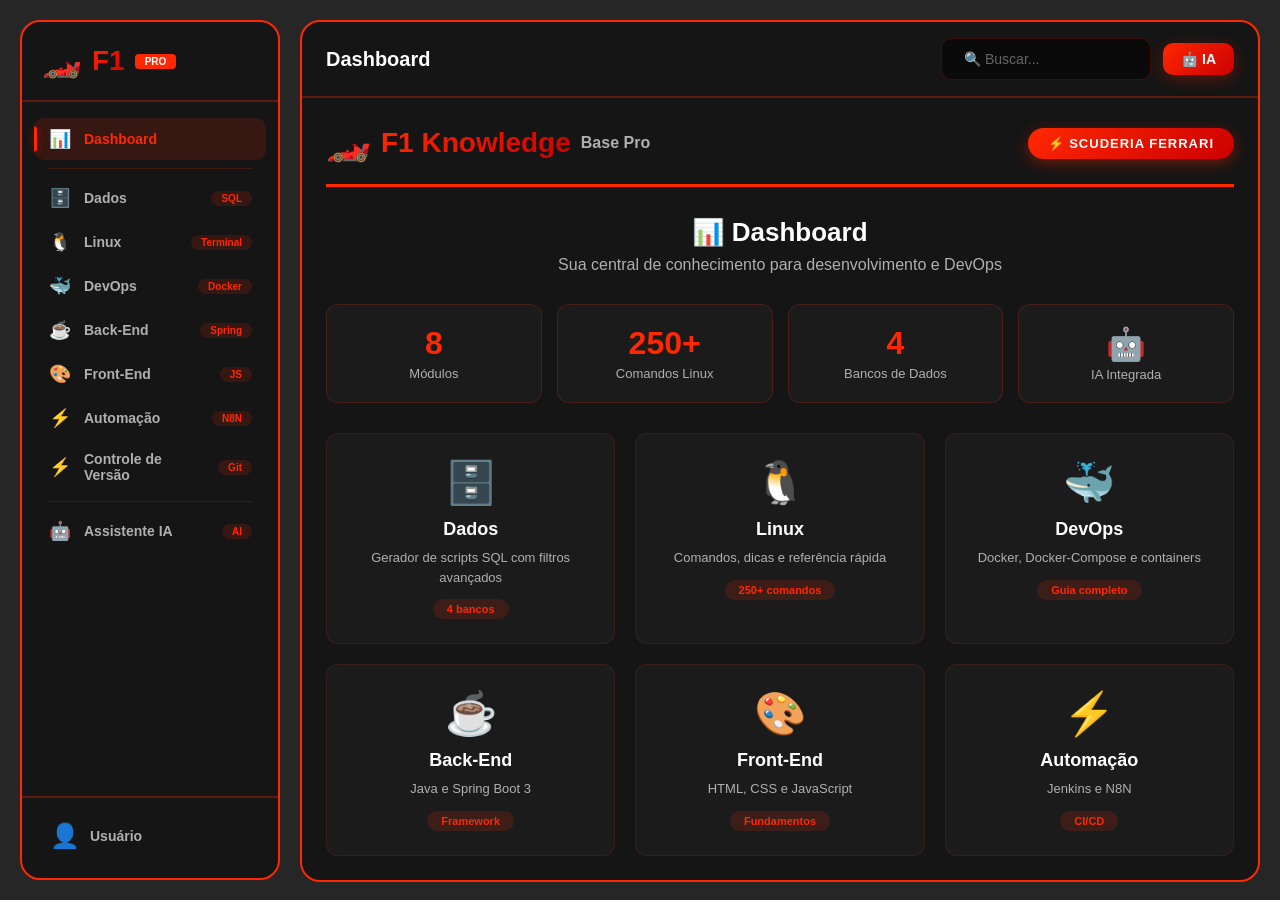
==== index.html @ 5dc5d595 "Criando material de apoio para o dia a dia" ====
<!DOCTYPE html>
<html lang="pt-BR">
<head>
    <meta charset="UTF-8">
    <meta name="viewport" content="width=device-width, initial-scale=1.0">
    <title>🏎️ F1 Knowledge Base Pro</title>
    <link rel="stylesheet" href="css/index.css">
</head>
<body>
    <div class="app-container">
        <!-- ============================================
             MENU LATERAL
        ============================================ -->
        <aside class="sidebar">
            <div class="sidebar-header">
                <div class="logo">
                    <span class="logo-icon">🏎️</span>
                    <span class="logo-text">F1</span>
                    <span class="logo-badge">PRO</span>
                </div>
            </div>

            <nav class="sidebar-nav">
                <ul class="nav-list">
                    <li class="nav-item active">
                        <a href="#">
                            <span class="nav-icon">📊</span>
                            <span class="nav-text">Dashboard</span>
                        </a>
                    </li>
                    <li class="nav-divider"></li>
                    <li class="nav-item">
                        <a href="pages/dados.html">
                            <span class="nav-icon">🗄️</span>
                            <span class="nav-text">Dados</span>
                            <span class="nav-badge">SQL</span>
                        </a>
                    </li>
                    <li class="nav-item">
                        <a href="pages/linux.html">
                            <span class="nav-icon">🐧</span>
                            <span class="nav-text">Linux</span>
                            <span class="nav-badge">Terminal</span>
                        </a>
                    </li>
                    <li class="nav-item">
                        <a href="pages/devops.html">
                            <span class="nav-icon">🐳</span>
                            <span class="nav-text">DevOps</span>
                            <span class="nav-badge">Docker</span>
                        </a>
                    </li>
                    <li class="nav-item">
                        <a href="pages/backend.html">
                            <span class="nav-icon">☕</span>
                            <span class="nav-text">Back-End</span>
                            <span class="nav-badge">Spring</span>
                        </a>
                    </li>
                    <li class="nav-item">
                        <a href="pages/frontend.html">
                            <span class="nav-icon">🎨</span>
                            <span class="nav-text">Front-End</span>
                            <span class="nav-badge">JS</span>
                        </a>
                    </li>
                    <li class="nav-item">
                        <a href="pages/automacao.html">
                            <span class="nav-icon">⚡</span>
                            <span class="nav-text">Automação</span>
                            <span class="nav-badge">N8N</span>
                        </a>
                    </li>
                    <li class="nav-item">
                        <a href="controle-versao.html">
                            <span class="nav-icon">⚡</span>
                            <span class="nav-text">Controle de Versão</span>
                            <span class="nav-badge">Git</span>
                        </a>
                    </li>
                    <li class="nav-divider"></li>
                    <li class="nav-item">
                        <a href="pages/ia.html">
                            <span class="nav-icon">🤖</span>
                            <span class="nav-text">Assistente IA</span>
                            <span class="nav-badge">AI</span>
                        </a>
                    </li>
                </ul>
            </nav>

            <div class="sidebar-footer">
                <div class="user-info">
                    <span class="user-avatar">👤</span>
                    <span class="user-name">Usuário</span>
                </div>
            </div>
        </aside>

        <!-- ============================================
             CONTEÚDO PRINCIPAL
        ============================================ -->
        <main class="main-content">
            <!-- Top Bar -->
            <header class="top-bar">
                <div class="top-bar-left">
                    <button class="menu-toggle">☰</button>
                    <h1>Dashboard</h1>
                </div>
                <div class="top-bar-right">
                    <div class="search-box">
                        <input type="text" placeholder="🔍 Buscar...">
                    </div>
                    <button class="btn-ai">🤖 IA</button>
                </div>
            </header>

            <!-- Conteúdo -->
            <div class="content-area">
                <!-- Header Ferrari (dentro do conteúdo) -->
                <div class="f1-header">
                    <div class="f1-logo">
                        <span class="f1-emoji">🏎️</span>
                        <span class="f1-title">F1 Knowledge</span>
                        <span class="f1-subtitle">Base Pro</span>
                    </div>
                    <div class="ferrari-badge">⚡ SCUDERIA FERRARI</div>
                </div>

                <!-- Dashboard -->
                <div class="dash-content">
                    <h2 class="dash-title">📊 Dashboard</h2>
                    <p class="dash-subtitle">Sua central de conhecimento para desenvolvimento e DevOps</p>

                    <!-- Stats -->
                    <div class="dash-stats">
                        <div class="stat-card">
                            <div class="stat-value">8</div>
                            <div class="stat-label">Módulos</div>
                        </div>
                        <div class="stat-card">
                            <div class="stat-value">250+</div>
                            <div class="stat-label">Comandos Linux</div>
                        </div>
                        <div class="stat-card">
                            <div class="stat-value">4</div>
                            <div class="stat-label">Bancos de Dados</div>
                        </div>
                        <div class="stat-card">
                            <div class="stat-value">🤖</div>
                            <div class="stat-label">IA Integrada</div>
                        </div>
                    </div>

                    <!-- Grid de Módulos -->
                    <div class="dash-grid">
                        <div class="dash-card">
                            <div class="card-icon">🗄️</div>
                            <h3>Dados</h3>
                            <p>Gerador de scripts SQL com filtros avançados</p>
                            <span class="card-badge">4 bancos</span>
                        </div>

                        <div class="dash-card">
                            <div class="card-icon">🐧</div>
                            <h3>Linux</h3>
                            <p>Comandos, dicas e referência rápida</p>
                            <span class="card-badge">250+ comandos</span>
                        </div>

                        <div class="dash-card">
                            <div class="card-icon">🐳</div>
                            <h3>DevOps</h3>
                            <p>Docker, Docker-Compose e containers</p>
                            <span class="card-badge">Guia completo</span>
                        </div>

                        <div class="dash-card">
                            <div class="card-icon">☕</div>
                            <h3>Back-End</h3>
                            <p>Java e Spring Boot 3</p>
                            <span class="card-badge">Framework</span>
                        </div>

                        <div class="dash-card">
                            <div class="card-icon">🎨</div>
                            <h3>Front-End</h3>
                            <p>HTML, CSS e JavaScript</p>
                            <span class="card-badge">Fundamentos</span>
                        </div>

                        <div class="dash-card">
                            <div class="card-icon">⚡</div>
                            <h3>Automação</h3>
                            <p>Jenkins e N8N</p>
                            <span class="card-badge">CI/CD</span>
                        </div>
                    </div>
                </div>
            </div>
        </main>
    </div>
</body>
</html>
---- css/index.css ----
/* ============================================
   BASE
   ============================================ */
* {
    margin: 0;
    padding: 0;
    box-sizing: border-box;
}

body {
    font-family: 'Segoe UI', Tahoma, Geneva, Verdana, sans-serif;
    min-height: 100vh;
    display: flex;
    background-image: url('https://www.autoracing.com.br/wp-content/uploads/2025/04/F1-25-Lewis-Hamilton-Arabia.jpg');
    background-size: cover;
    background-position: center;
    background-attachment: fixed;
    position: relative;
}

body::before {
    content: '';
    position: fixed;
    top: 0;
    left: 0;
    right: 0;
    bottom: 0;
    background: rgba(0, 0, 0, 0.85);
    z-index: 0;
}

/* ============================================
   APP CONTAINER
   ============================================ */
.app-container {
    position: relative;
    z-index: 1;
    display: flex;
    width: 100%;
    min-height: 100vh;
    max-width: 1400px;
    margin: 0 auto;
    padding: 20px;
    gap: 20px;
}

/* ============================================
   SIDEBAR
   ============================================ */
.sidebar {
    width: 260px;
    min-height: calc(100vh - 40px);
    background: rgba(20, 20, 20, 0.92);
    backdrop-filter: blur(10px);
    border-radius: 20px;
    border: 2px solid #ff2800;
    padding: 20px 0;
    display: flex;
    flex-direction: column;
    flex-shrink: 0;
    position: sticky;
    top: 20px;
    height: fit-content;
    max-height: calc(100vh - 40px);
    overflow-y: auto;
}

.sidebar-header {
    padding: 0 20px 20px 20px;
    border-bottom: 2px solid rgba(255, 40, 0, 0.3);
}

.logo {
    display: flex;
    align-items: center;
    gap: 10px;
}

.logo-icon {
    font-size: 32px;
    animation: pulse 2s infinite;
}

@keyframes pulse {
    0%, 100% { transform: scale(1); }
    50% { transform: scale(1.1); }
}

.logo-text {
    font-size: 28px;
    font-weight: 900;
    background: linear-gradient(135deg, #ff2800, #cc0000);
    -webkit-background-clip: text;
    -webkit-text-fill-color: transparent;
}

.logo-badge {
    background: #ff2800;
    color: white;
    padding: 2px 10px;
    border-radius: 4px;
    font-size: 10px;
    font-weight: 700;
}

/* ============================================
   NAVEGAÇÃO
   ============================================ */
.sidebar-nav {
    flex: 1;
    padding: 16px 12px;
}

.nav-list {
    list-style: none;
}

.nav-item {
    margin-bottom: 2px;
}

.nav-item a {
    display: flex;
    align-items: center;
    gap: 12px;
    padding: 10px 14px;
    border-radius: 10px;
    color: #b0b0b0;
    text-decoration: none;
    transition: all 0.3s;
    position: relative;
}

.nav-item a:hover {
    background: rgba(255, 40, 0, 0.1);
    color: #ffffff;
}

.nav-item.active a {
    background: rgba(255, 40, 0, 0.15);
    color: #ff2800;
}

.nav-item.active a::before {
    content: '';
    position: absolute;
    left: 0;
    top: 50%;
    transform: translateY(-50%);
    width: 3px;
    height: 60%;
    background: #ff2800;
    border-radius: 0 3px 3px 0;
    box-shadow: 0 0 10px rgba(255, 40, 0, 0.4);
}

.nav-icon {
    font-size: 18px;
    width: 24px;
    text-align: center;
}

.nav-text {
    flex: 1;
    font-size: 14px;
    font-weight: 600;
}

.nav-badge {
    background: rgba(255, 40, 0, 0.15);
    padding: 2px 10px;
    border-radius: 12px;
    font-size: 10px;
    font-weight: 600;
    color: #ff2800;
}

.nav-divider {
    height: 1px;
    background: rgba(255, 40, 0, 0.2);
    margin: 8px 14px;
}

/* ============================================
   SIDEBAR FOOTER
   ============================================ */
.sidebar-footer {
    padding: 16px 20px 0 20px;
    border-top: 2px solid rgba(255, 40, 0, 0.3);
}

.user-info {
    display: flex;
    align-items: center;
    gap: 10px;
    padding: 8px;
    border-radius: 8px;
    transition: all 0.3s;
}

.user-info:hover {
    background: rgba(255, 40, 0, 0.1);
}

.user-avatar {
    font-size: 24px;
}

.user-name {
    font-size: 14px;
    color: #b0b0b0;
    font-weight: 600;
}

/* ============================================
   MAIN CONTENT
   ============================================ */
.main-content {
    flex: 1;
    min-height: calc(100vh - 40px);
    background: rgba(20, 20, 20, 0.92);
    backdrop-filter: blur(10px);
    border-radius: 20px;
    border: 2px solid #ff2800;
    display: flex;
    flex-direction: column;
    overflow: hidden;
}

/* ============================================
   TOP BAR
   ============================================ */
.top-bar {
    display: flex;
    justify-content: space-between;
    align-items: center;
    padding: 16px 24px;
    border-bottom: 2px solid rgba(255, 40, 0, 0.3);
    flex-shrink: 0;
}

.top-bar-left {
    display: flex;
    align-items: center;
    gap: 16px;
}

.menu-toggle {
    display: none;
    background: none;
    border: none;
    color: #ffffff;
    font-size: 24px;
    cursor: pointer;
}

.top-bar-left h1 {
    font-size: 20px;
    font-weight: 700;
    color: #ffffff;
}

.top-bar-right {
    display: flex;
    align-items: center;
    gap: 12px;
}

.search-box {
    display: flex;
    align-items: center;
    background: rgba(0, 0, 0, 0.5);
    border-radius: 10px;
    padding: 6px 14px;
    border: 1px solid rgba(255, 40, 0, 0.2);
    transition: all 0.3s;
}

.search-box:focus-within {
    border-color: #ff2800;
    box-shadow: 0 0 20px rgba(255, 40, 0, 0.2);
}

.search-box input {
    background: none;
    border: none;
    color: #ffffff;
    padding: 6px 8px;
    outline: none;
    width: 180px;
    font-size: 14px;
}

.search-box input::placeholder {
    color: #666;
}

.btn-ai {
    background: linear-gradient(135deg, #ff2800, #cc0000);
    color: white;
    border: none;
    padding: 8px 18px;
    border-radius: 10px;
    font-weight: 700;
    cursor: pointer;
    transition: all 0.3s;
    font-size: 14px;
    box-shadow: 0 4px 15px rgba(255, 40, 0, 0.3);
}

.btn-ai:hover {
    transform: scale(1.05);
    box-shadow: 0 4px 30px rgba(255, 40, 0, 0.5);
}

/* ============================================
   CONTENT AREA
   ============================================ */
.content-area {
    padding: 24px;
    flex: 1;
    overflow-y: auto;
}

/* ============================================
   HEADER FERRARI (dentro do conteúdo)
   ============================================ */
.f1-header {
    display: flex;
    justify-content: space-between;
    align-items: center;
    margin-bottom: 30px;
    padding-bottom: 20px;
    border-bottom: 3px solid #ff2800;
}

.f1-logo {
    display: flex;
    align-items: center;
    gap: 10px;
}

.f1-emoji {
    font-size: 36px;
    animation: pulse 2s infinite;
}

.f1-title {
    font-size: 28px;
    font-weight: 900;
    background: linear-gradient(135deg, #ff2800, #cc0000);
    -webkit-background-clip: text;
    -webkit-text-fill-color: transparent;
}

.f1-subtitle {
    font-size: 16px;
    font-weight: 700;
    color: #b0b0b0;
}

.ferrari-badge {
    background: linear-gradient(135deg, #ff2800, #cc0000);
    color: white;
    padding: 8px 20px;
    border-radius: 30px;
    font-weight: 700;
    font-size: 13px;
    letter-spacing: 1px;
    box-shadow: 0 4px 15px rgba(255, 40, 0, 0.4);
    animation: glow 2s infinite;
}

@keyframes glow {
    0%, 100% { box-shadow: 0 4px 15px rgba(255, 40, 0, 0.4); }
    50% { box-shadow: 0 4px 30px rgba(255, 40, 0, 0.8); }
}

/* ============================================
   DASHBOARD
   ============================================ */
.dash-content {
    animation: fadeIn 0.5s ease;
}

@keyframes fadeIn {
    from {
        opacity: 0;
        transform: translateY(20px);
    }
    to {
        opacity: 1;
        transform: translateY(0);
    }
}

.dash-title {
    font-size: 26px;
    font-weight: 700;
    color: #ffffff;
    text-align: center;
    margin-bottom: 8px;
}

.dash-subtitle {
    font-size: 16px;
    color: #b0b0b0;
    text-align: center;
    margin-bottom: 30px;
}

/* ============================================
   STATS
   ============================================ */
.dash-stats {
    display: grid;
    grid-template-columns: repeat(auto-fit, minmax(160px, 1fr));
    gap: 15px;
    margin-bottom: 30px;
}

.stat-card {
    background: rgba(30, 30, 30, 0.85);
    padding: 20px;
    border-radius: 12px;
    text-align: center;
    border: 1px solid rgba(255, 40, 0, 0.2);
    transition: all 0.3s;
}

.stat-card:hover {
    border-color: #ff2800;
    transform: translateY(-3px);
    box-shadow: 0 4px 20px rgba(255, 40, 0, 0.2);
}

.stat-card .stat-value {
    font-size: 32px;
    font-weight: 900;
    color: #ff2800;
}

.stat-card .stat-label {
    font-size: 13px;
    color: #b0b0b0;
    margin-top: 4px;
}

/* ============================================
   GRID DE MÓDULOS
   ============================================ */
.dash-grid {
    display: grid;
    grid-template-columns: repeat(auto-fit, minmax(250px, 1fr));
    gap: 20px;
}

.dash-card {
    background: rgba(30, 30, 30, 0.85);
    padding: 24px;
    border-radius: 12px;
    border: 1px solid rgba(255, 40, 0, 0.15);
    transition: all 0.3s;
    text-align: center;
    cursor: pointer;
}

.dash-card:hover {
    transform: translateY(-5px);
    border-color: #ff2800;
    box-shadow: 0 8px 30px rgba(255, 40, 0, 0.2);
}

.dash-card .card-icon {
    font-size: 42px;
    margin-bottom: 12px;
    display: block;
}

.dash-card h3 {
    font-size: 18px;
    font-weight: 700;
    color: #ffffff;
    margin-bottom: 8px;
}

.dash-card p {
    font-size: 13px;
    color: #b0b0b0;
    line-height: 1.5;
}

.dash-card .card-badge {
    display: inline-block;
    margin-top: 12px;
    padding: 4px 14px;
    background: rgba(255, 40, 0, 0.15);
    color: #ff2800;
    border-radius: 20px;
    font-size: 11px;
    font-weight: 600;
}

/* ============================================
   SCROLLBAR
   ============================================ */
::-webkit-scrollbar {
    width: 6px;
}

::-webkit-scrollbar-track {
    background: transparent;
}

::-webkit-scrollbar-thumb {
    background: #ff2800;
    border-radius: 3px;
}

::-webkit-scrollbar-thumb:hover {
    background: #cc0000;
}

/* ============================================
   RESPONSIVO
   ============================================ */
@media (max-width: 1024px) {
    .app-container {
        padding: 15px;
        gap: 15px;
    }
    
    .sidebar {
        width: 220px;
    }
}

@media (max-width: 768px) {
    .app-container {
        padding: 10px;
        gap: 10px;
        flex-direction: column;
    }

    .sidebar {
        width: 100%;
        min-height: auto;
        position: static;
        flex-direction: row;
        flex-wrap: wrap;
        padding: 12px 16px;
        height: auto;
        max-height: none;
        overflow-y: visible;
    }

    .sidebar-header {
        padding: 0;
        border-bottom: none;
        flex: 1;
    }

    .sidebar-nav {
        padding: 0;
        flex: 1;
        width: 100%;
        display: none;
    }

    .sidebar-nav.open {
        display: block;
    }

    .nav-list {
        display: flex;
        flex-wrap: wrap;
        gap: 4px;
        padding: 10px 0;
    }

    .nav-item {
        flex: 1 1 calc(50% - 4px);
        min-width: 120px;
    }

    .nav-divider {
        display: none;
    }

    .sidebar-footer {
        display: none;
    }

    .menu-toggle {
        display: block;
    }

    .main-content {
        min-height: auto;
    }

    .top-bar {
        padding: 12px 16px;
        flex-wrap: wrap;
        gap: 8px;
    }

    .top-bar-right {
        width: 100%;
        justify-content: space-between;
    }

    .search-box input {
        width: 120px;
    }

    .content-area {
        padding: 16px;
    }

    .f1-header {
        flex-direction: column;
        gap: 12px;
        text-align: center;
    }

    .f1-title {
        font-size: 22px;
    }

    .f1-subtitle {
        font-size: 14px;
    }

    .ferrari-badge {
        font-size: 11px;
        padding: 5px 14px;
    }

    .dash-title {
        font-size: 20px;
    }

    .dash-stats {
        grid-template-columns: repeat(2, 1fr);
        gap: 10px;
    }

    .stat-card .stat-value {
        font-size: 24px;
    }

    .dash-grid {
        grid-template-columns: 1fr;
    }
}

@media (max-width: 480px) {
    .app-container {
        padding: 5px;
        gap: 5px;
    }

    .sidebar {
        padding: 10px 12px;
    }

    .logo-text {
        font-size: 20px;
    }

    .nav-item {
        flex: 1 1 100%;
    }

    .top-bar-left h1 {
        font-size: 16px;
    }

    .search-box input {
        width: 80px;
        font-size: 12px;
    }

    .btn-ai {
        font-size: 12px;
        padding: 6px 12px;
    }

    .content-area {
        padding: 12px;
    }

    .f1-emoji {
        font-size: 28px;
    }

    .f1-title {
        font-size: 18px;
    }

    .dash-stats {
        grid-template-columns: 1fr 1fr;
    }

    .stat-card {
        padding: 12px;
    }

    .stat-card .stat-value {
        font-size: 20px;
    }
}
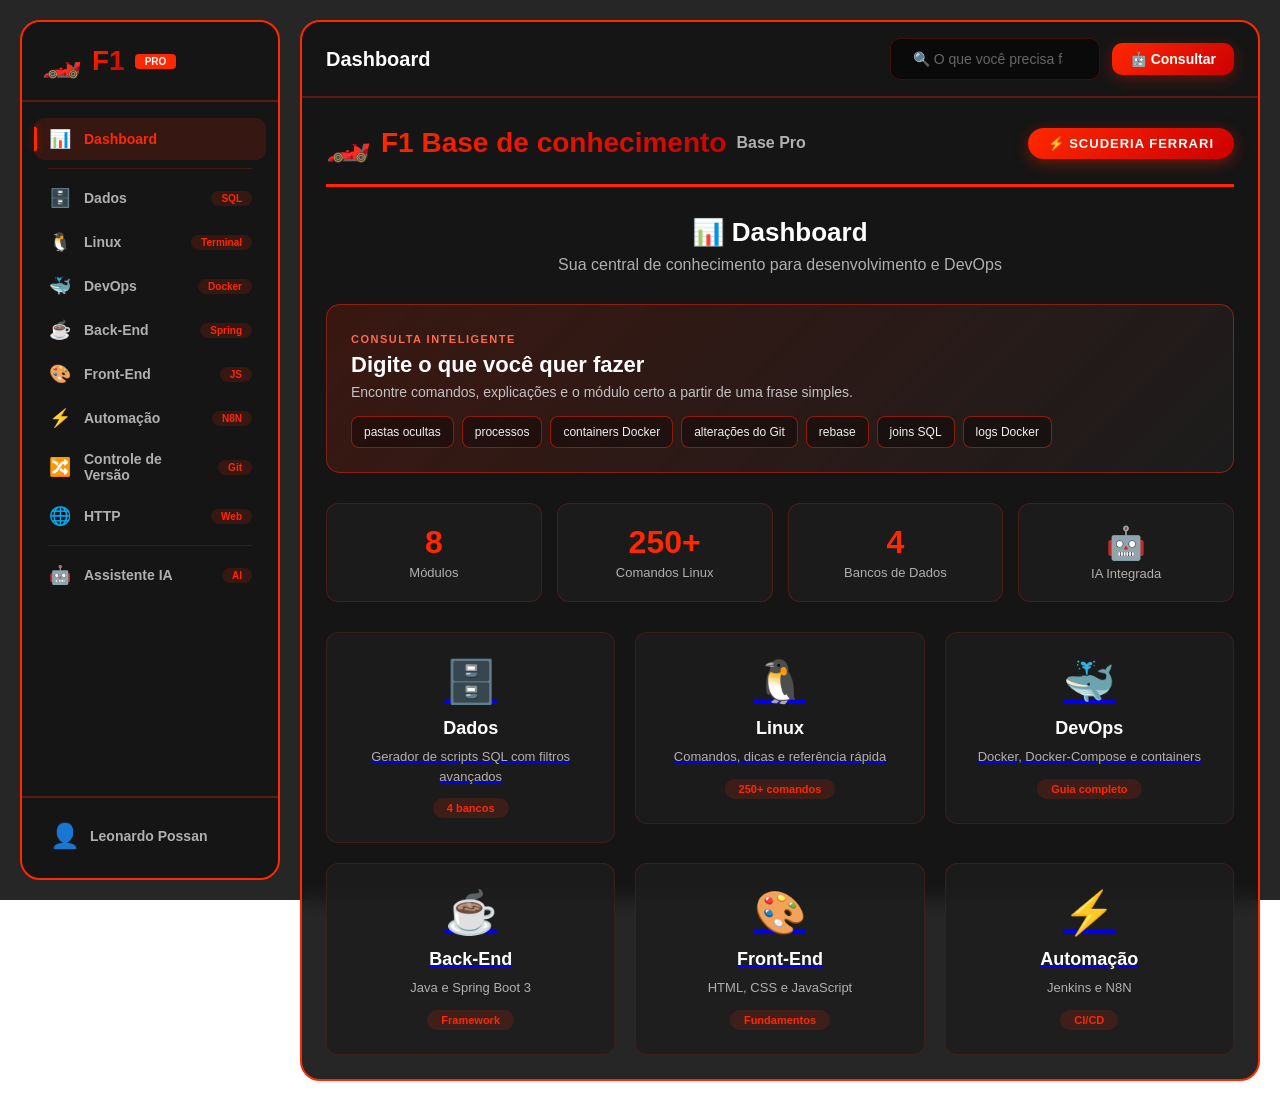
==== commit a4cb98c3: "Adicionando novos campos no meu projeto." ====
--- a/index.html
+++ b/index.html
@@ -1,11 +1,13 @@
 <!DOCTYPE html>
 <html lang="pt-BR">
+
 <head>
     <meta charset="UTF-8">
     <meta name="viewport" content="width=device-width, initial-scale=1.0">
     <title>🏎️ F1 Knowledge Base Pro</title>
     <link rel="stylesheet" href="css/index.css">
 </head>
+
 <body>
     <div class="app-container">
         <!-- ============================================
@@ -72,10 +74,17 @@
                         </a>
                     </li>
                     <li class="nav-item">
-                        <a href="controle-versao.html">
-                            <span class="nav-icon">⚡</span>
+                        <a href="pages/controle-versao.html">
+                            <span class="nav-icon">🔀</span>
                             <span class="nav-text">Controle de Versão</span>
                             <span class="nav-badge">Git</span>
+                        </a>
+                    </li>
+                    <li class="nav-item">
+                        <a href="pages/http.html">
+                            <span class="nav-icon">🌐</span>
+                            <span class="nav-text">HTTP</span>
+                            <span class="nav-badge">Web</span>
                         </a>
                     </li>
                     <li class="nav-divider"></li>
@@ -92,7 +101,7 @@
             <div class="sidebar-footer">
                 <div class="user-info">
                     <span class="user-avatar">👤</span>
-                    <span class="user-name">Usuário</span>
+                    <span class="user-name">Leonardo Possan</span>
                 </div>
             </div>
         </aside>
@@ -108,10 +117,10 @@
                     <h1>Dashboard</h1>
                 </div>
                 <div class="top-bar-right">
-                    <div class="search-box">
-                        <input type="text" placeholder="🔍 Buscar...">
-                    </div>
-                    <button class="btn-ai">🤖 IA</button>
+                    <form class="search-box" id="smartSearchForm">
+                        <input type="search" id="searchInput" placeholder="🔍 O que você precisa fazer?" autocomplete="off">
+                    </form>
+                    <button class="btn-ai" id="smartSearchButton" type="submit" form="smartSearchForm">🤖 Consultar</button>
                 </div>
             </header>
 
@@ -121,7 +130,7 @@
                 <div class="f1-header">
                     <div class="f1-logo">
                         <span class="f1-emoji">🏎️</span>
-                        <span class="f1-title">F1 Knowledge</span>
+                        <span class="f1-title">F1 Base de conhecimento</span>
                         <span class="f1-subtitle">Base Pro</span>
                     </div>
                     <div class="ferrari-badge">⚡ SCUDERIA FERRARI</div>
@@ -132,6 +141,26 @@
                     <h2 class="dash-title">📊 Dashboard</h2>
                     <p class="dash-subtitle">Sua central de conhecimento para desenvolvimento e DevOps</p>
 
+                    <section class="smart-search-panel" aria-labelledby="smart-search-title">
+                        <div class="smart-search-copy">
+                            <span class="smart-search-kicker">CONSULTA INTELIGENTE</span>
+                            <h2 id="smart-search-title">Digite o que você quer fazer</h2>
+                            <p>Encontre comandos, explicações e o módulo certo a partir de uma frase simples.</p>
+                        </div>
+                        <div class="smart-suggestions" aria-label="Exemplos de consultas">
+                            <button type="button" data-query="ver pastas e diretórios ocultos">pastas ocultas</button>
+                            <button type="button" data-query="ver processos rodando">processos</button>
+                            <button type="button" data-query="ver containers Docker">containers Docker</button>
+                            <button type="button" data-query="ver alterações do Git">alterações do Git</button>
+                            <button type="button" data-query="reorganizar commits">rebase</button>
+                            <button type="button" data-query="relacionar tabelas">joins SQL</button>
+                            <button type="button" data-query="acompanhar logs de um container">logs Docker</button>
+                        </div>
+                        <div id="smartSearchResults" class="smart-search-results" hidden>
+                            <div id="smartSearchSummary" class="smart-search-summary"></div>
+                        </div>
+                    </section>
+
                     <!-- Stats -->
                     <div class="dash-stats">
                         <div class="stat-card">
@@ -154,51 +183,71 @@
 
                     <!-- Grid de Módulos -->
                     <div class="dash-grid">
-                        <div class="dash-card">
-                            <div class="card-icon">🗄️</div>
-                            <h3>Dados</h3>
-                            <p>Gerador de scripts SQL com filtros avançados</p>
-                            <span class="card-badge">4 bancos</span>
-                        </div>
-
-                        <div class="dash-card">
-                            <div class="card-icon">🐧</div>
-                            <h3>Linux</h3>
-                            <p>Comandos, dicas e referência rápida</p>
-                            <span class="card-badge">250+ comandos</span>
-                        </div>
-
-                        <div class="dash-card">
-                            <div class="card-icon">🐳</div>
-                            <h3>DevOps</h3>
-                            <p>Docker, Docker-Compose e containers</p>
-                            <span class="card-badge">Guia completo</span>
-                        </div>
-
-                        <div class="dash-card">
-                            <div class="card-icon">☕</div>
-                            <h3>Back-End</h3>
-                            <p>Java e Spring Boot 3</p>
-                            <span class="card-badge">Framework</span>
-                        </div>
-
-                        <div class="dash-card">
-                            <div class="card-icon">🎨</div>
-                            <h3>Front-End</h3>
-                            <p>HTML, CSS e JavaScript</p>
-                            <span class="card-badge">Fundamentos</span>
-                        </div>
-
-                        <div class="dash-card">
-                            <div class="card-icon">⚡</div>
-                            <h3>Automação</h3>
-                            <p>Jenkins e N8N</p>
-                            <span class="card-badge">CI/CD</span>
-                        </div>
+                        <!-- Card Dados -->
+                        <a href="pages/dados.html" class="dash-card-link">
+                            <div class="dash-card">
+                                <div class="card-icon">🗄️</div>
+                                <h3>Dados</h3>
+                                <p>Gerador de scripts SQL com filtros avançados</p>
+                                <span class="card-badge">4 bancos</span>
+                            </div>
+                        </a>
+
+                        <!-- Card Linux -->
+                        <a href="pages/linux.html" class="dash-card-link">
+                            <div class="dash-card">
+                                <div class="card-icon">🐧</div>
+                                <h3>Linux</h3>
+                                <p>Comandos, dicas e referência rápida</p>
+                                <span class="card-badge">250+ comandos</span>
+                            </div>
+                        </a>
+
+                        <!-- Card DevOps -->
+                        <a href="pages/devops.html" class="dash-card-link">
+                            <div class="dash-card">
+                                <div class="card-icon">🐳</div>
+                                <h3>DevOps</h3>
+                                <p>Docker, Docker-Compose e containers</p>
+                                <span class="card-badge">Guia completo</span>
+                            </div>
+                        </a>
+
+                        <!-- Card Back-End -->
+                        <a href="pages/backend.html" class="dash-card-link">
+                            <div class="dash-card">
+                                <div class="card-icon">☕</div>
+                                <h3>Back-End</h3>
+                                <p>Java e Spring Boot 3</p>
+                                <span class="card-badge">Framework</span>
+                            </div>
+                        </a>
+
+                        <!-- Card Front-End -->
+                        <a href="pages/frontend.html" class="dash-card-link">
+                            <div class="dash-card">
+                                <div class="card-icon">🎨</div>
+                                <h3>Front-End</h3>
+                                <p>HTML, CSS e JavaScript</p>
+                                <span class="card-badge">Fundamentos</span>
+                            </div>
+                        </a>
+
+                        <!-- Card Automação -->
+                        <a href="pages/automacao.html" class="dash-card-link">
+                            <div class="dash-card">
+                                <div class="card-icon">⚡</div>
+                                <h3>Automação</h3>
+                                <p>Jenkins e N8N</p>
+                                <span class="card-badge">CI/CD</span>
+                            </div>
+                        </a>
                     </div>
                 </div>
             </div>
         </main>
     </div>
+    <script src="js/dashboard.js"></script>
 </body>
+
 </html>
--- a/css/index.css
+++ b/css/index.css
@@ -314,6 +314,136 @@
 }
 
 /* ============================================
+   CONSULTA INTELIGENTE
+   ============================================ */
+.smart-search-panel {
+    margin-bottom: 30px;
+    padding: 24px;
+    background: linear-gradient(135deg, rgba(255, 40, 0, 0.16), rgba(30, 30, 30, 0.9));
+    border: 1px solid rgba(255, 40, 0, 0.45);
+    border-radius: 14px;
+}
+
+.smart-search-copy {
+    margin-bottom: 16px;
+}
+
+.smart-search-kicker {
+    color: #ff6a4d;
+    font-size: 11px;
+    font-weight: 800;
+    letter-spacing: 1.5px;
+}
+
+.smart-search-copy h2 {
+    margin: 5px 0 6px;
+    color: #ffffff;
+    font-size: 22px;
+}
+
+.smart-search-copy p {
+    color: #c2c2c2;
+    font-size: 14px;
+}
+
+.smart-suggestions {
+    display: flex;
+    flex-wrap: wrap;
+    gap: 8px;
+}
+
+.smart-suggestions button,
+.smart-action {
+    border: 1px solid rgba(255, 40, 0, 0.5);
+    border-radius: 8px;
+    background: rgba(0, 0, 0, 0.32);
+    color: #f0f0f0;
+    cursor: pointer;
+    font-size: 12px;
+    padding: 8px 12px;
+    transition: all 0.2s ease;
+}
+
+.smart-suggestions button:hover,
+.smart-action:hover {
+    background: rgba(255, 40, 0, 0.2);
+    border-color: #ff2800;
+}
+
+.smart-search-results {
+    margin-top: 20px;
+    border-top: 1px solid rgba(255, 255, 255, 0.12);
+    padding-top: 16px;
+}
+
+.smart-search-summary {
+    color: #ff8066;
+    font-size: 13px;
+    font-weight: 700;
+    margin-bottom: 12px;
+}
+
+.smart-result {
+    background: rgba(0, 0, 0, 0.28);
+    border-left: 3px solid #ff2800;
+    border-radius: 8px;
+    margin-top: 10px;
+    padding: 14px;
+}
+
+.smart-result-heading {
+    align-items: center;
+    display: flex;
+    gap: 10px;
+    justify-content: space-between;
+}
+
+.smart-result h3 {
+    color: #ffffff;
+    font-size: 15px;
+}
+
+.smart-result-module {
+    color: #ff8066;
+    font-size: 11px;
+    font-weight: 700;
+}
+
+.smart-result p {
+    color: #c2c2c2;
+    font-size: 13px;
+    line-height: 1.5;
+    margin: 7px 0 10px;
+}
+
+.smart-command {
+    background: #090909;
+    border-radius: 6px;
+    color: #ffb09d;
+    display: block;
+    font-family: Consolas, monospace;
+    font-size: 13px;
+    overflow-x: auto;
+    padding: 10px;
+    white-space: pre;
+}
+
+.smart-result-actions {
+    display: flex;
+    gap: 8px;
+    margin-top: 10px;
+}
+
+.smart-link {
+    text-decoration: none;
+}
+
+.smart-empty {
+    color: #c2c2c2;
+    font-size: 13px;
+}
+
+/* ============================================
    CONTENT AREA
    ============================================ */
 .content-area {
@@ -614,6 +744,12 @@
         width: 120px;
     }
 
+    .smart-result-heading {
+        align-items: flex-start;
+        flex-direction: column;
+        gap: 4px;
+    }
+
     .content-area {
         padding: 16px;
     }
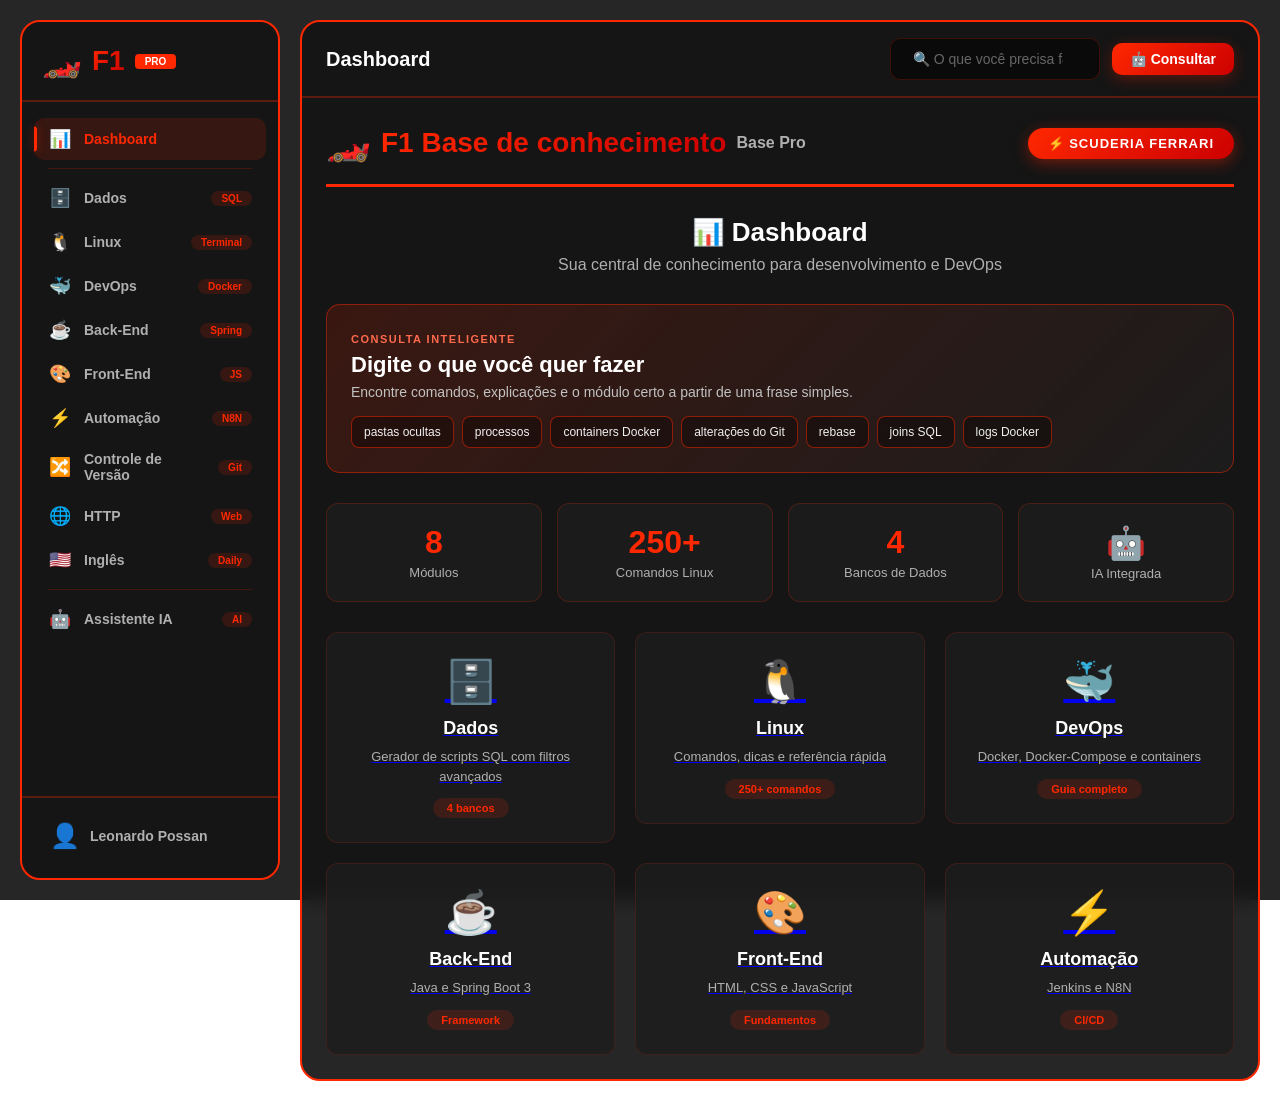
==== commit 45350948: "Adicionando o inglês no meu projeto!" ====
--- a/index.html
+++ b/index.html
@@ -87,6 +87,13 @@
                             <span class="nav-badge">Web</span>
                         </a>
                     </li>
+                    <li class="nav-item">
+                        <a href="pages/ingles.html">
+                            <span class="nav-icon">🇺🇸</span>
+                            <span class="nav-text">Inglês</span>
+                            <span class="nav-badge">Daily</span>
+                        </a>
+                    </li>
                     <li class="nav-divider"></li>
                     <li class="nav-item">
                         <a href="pages/ia.html">
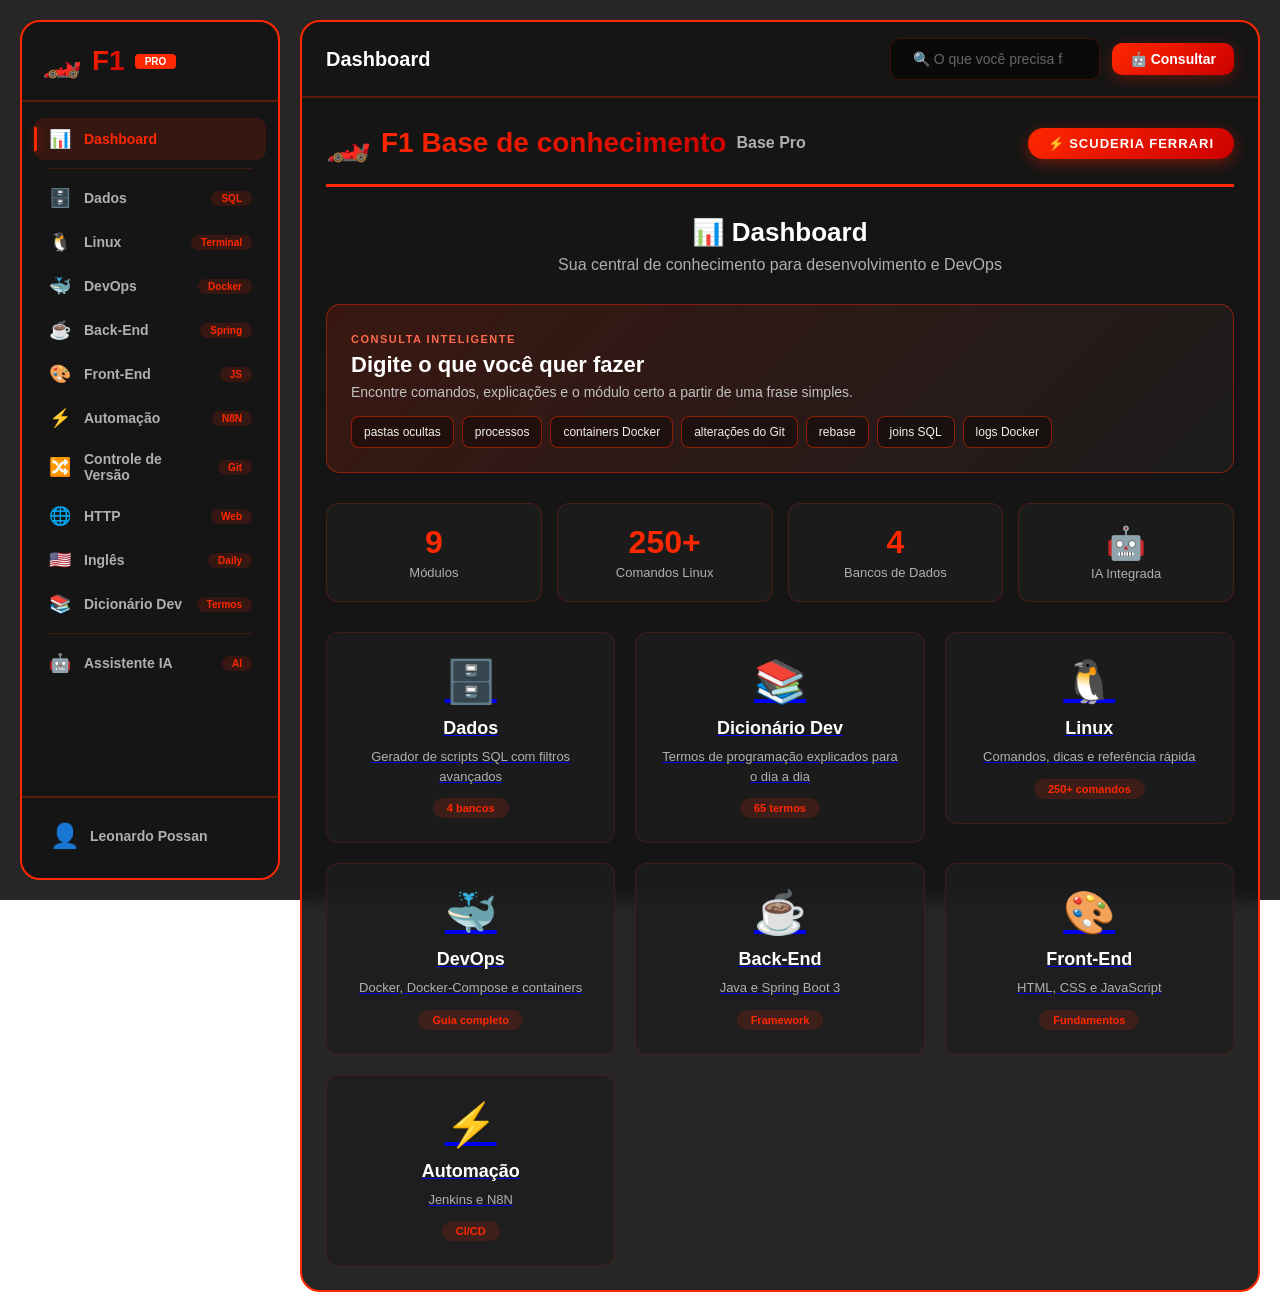
==== commit c620619d: "Finalizando projeto de ajuda." ====
--- a/index.html
+++ b/index.html
@@ -94,6 +94,13 @@
                             <span class="nav-badge">Daily</span>
                         </a>
                     </li>
+                    <li class="nav-item">
+                        <a href="pages/dicionario-dev.html">
+                            <span class="nav-icon">📚</span>
+                            <span class="nav-text">Dicionário Dev</span>
+                            <span class="nav-badge">Termos</span>
+                        </a>
+                    </li>
                     <li class="nav-divider"></li>
                     <li class="nav-item">
                         <a href="pages/ia.html">
@@ -171,7 +178,7 @@
                     <!-- Stats -->
                     <div class="dash-stats">
                         <div class="stat-card">
-                            <div class="stat-value">8</div>
+                            <div class="stat-value">9</div>
                             <div class="stat-label">Módulos</div>
                         </div>
                         <div class="stat-card">
@@ -197,6 +204,15 @@
                                 <h3>Dados</h3>
                                 <p>Gerador de scripts SQL com filtros avançados</p>
                                 <span class="card-badge">4 bancos</span>
+                            </div>
+                        </a>
+
+                        <a href="pages/dicionario-dev.html" class="dash-card-link">
+                            <div class="dash-card">
+                                <div class="card-icon">📚</div>
+                                <h3>Dicionário Dev</h3>
+                                <p>Termos de programação explicados para o dia a dia</p>
+                                <span class="card-badge">65 termos</span>
                             </div>
                         </a>
 
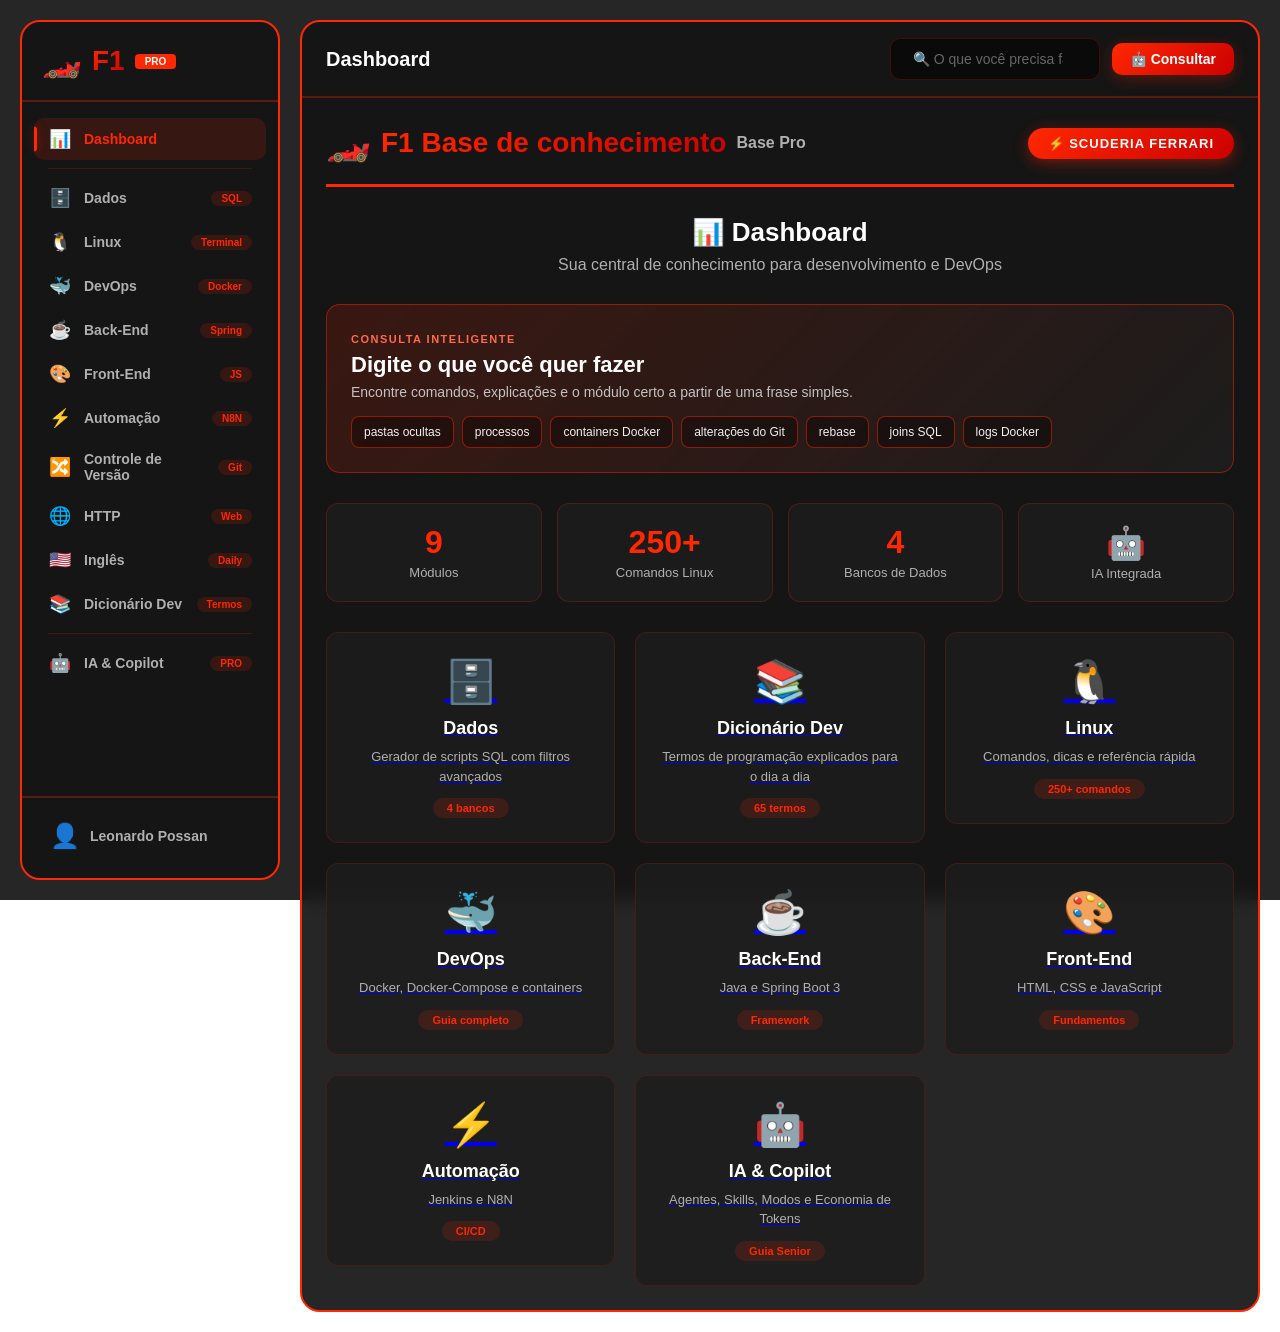
==== commit 85580ffe: "Melhoriar no projeto de ajuda, e criacao de nova aba." ====
--- a/index.html
+++ b/index.html
@@ -105,8 +105,8 @@
                     <li class="nav-item">
                         <a href="pages/ia.html">
                             <span class="nav-icon">🤖</span>
-                            <span class="nav-text">Assistente IA</span>
-                            <span class="nav-badge">AI</span>
+                            <span class="nav-text">IA &amp; Copilot</span>
+                            <span class="nav-badge">PRO</span>
                         </a>
                     </li>
                 </ul>
@@ -265,6 +265,16 @@
                                 <span class="card-badge">CI/CD</span>
                             </div>
                         </a>
+
+                        <!-- Card IA & Copilot -->
+                        <a href="pages/ia.html" class="dash-card-link">
+                            <div class="dash-card">
+                                <div class="card-icon">🤖</div>
+                                <h3>IA &amp; Copilot</h3>
+                                <p>Agentes, Skills, Modos e Economia de Tokens</p>
+                                <span class="card-badge">Guia Senior</span>
+                            </div>
+                        </a>
                     </div>
                 </div>
             </div>
